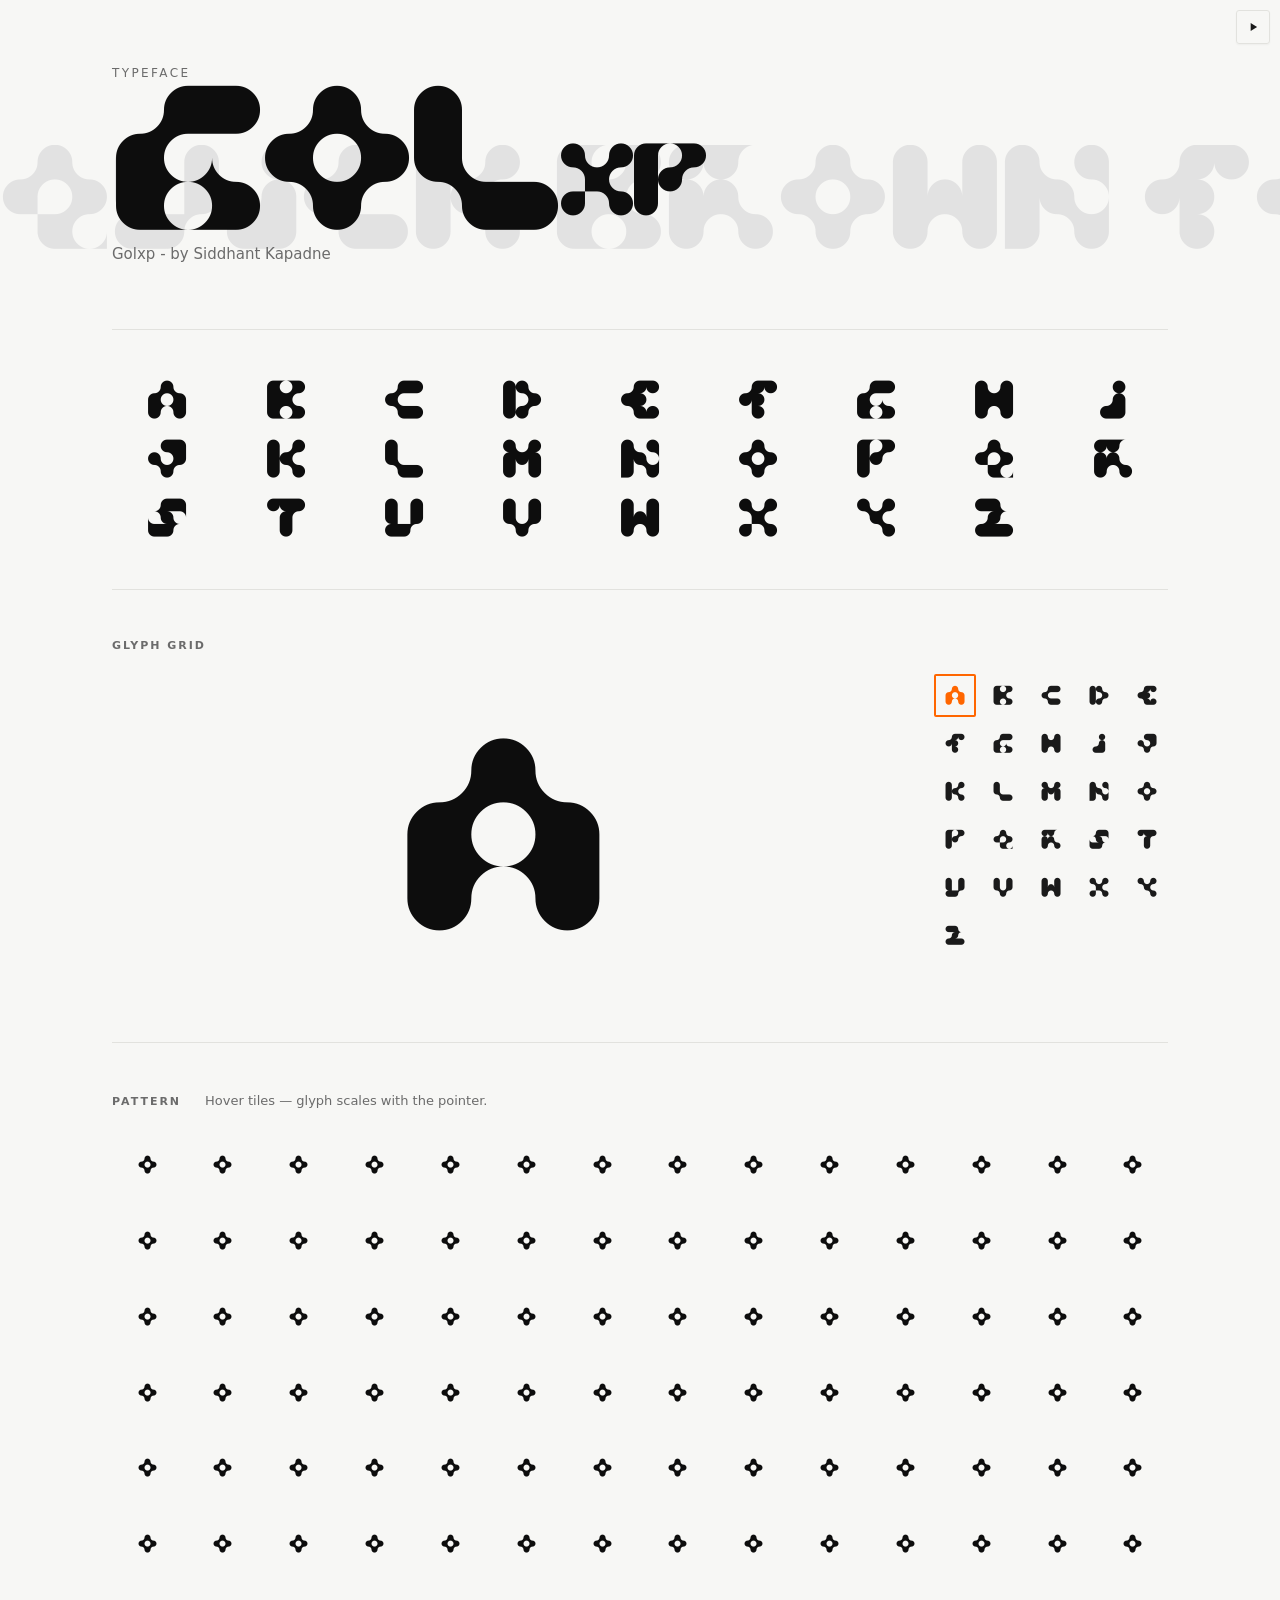
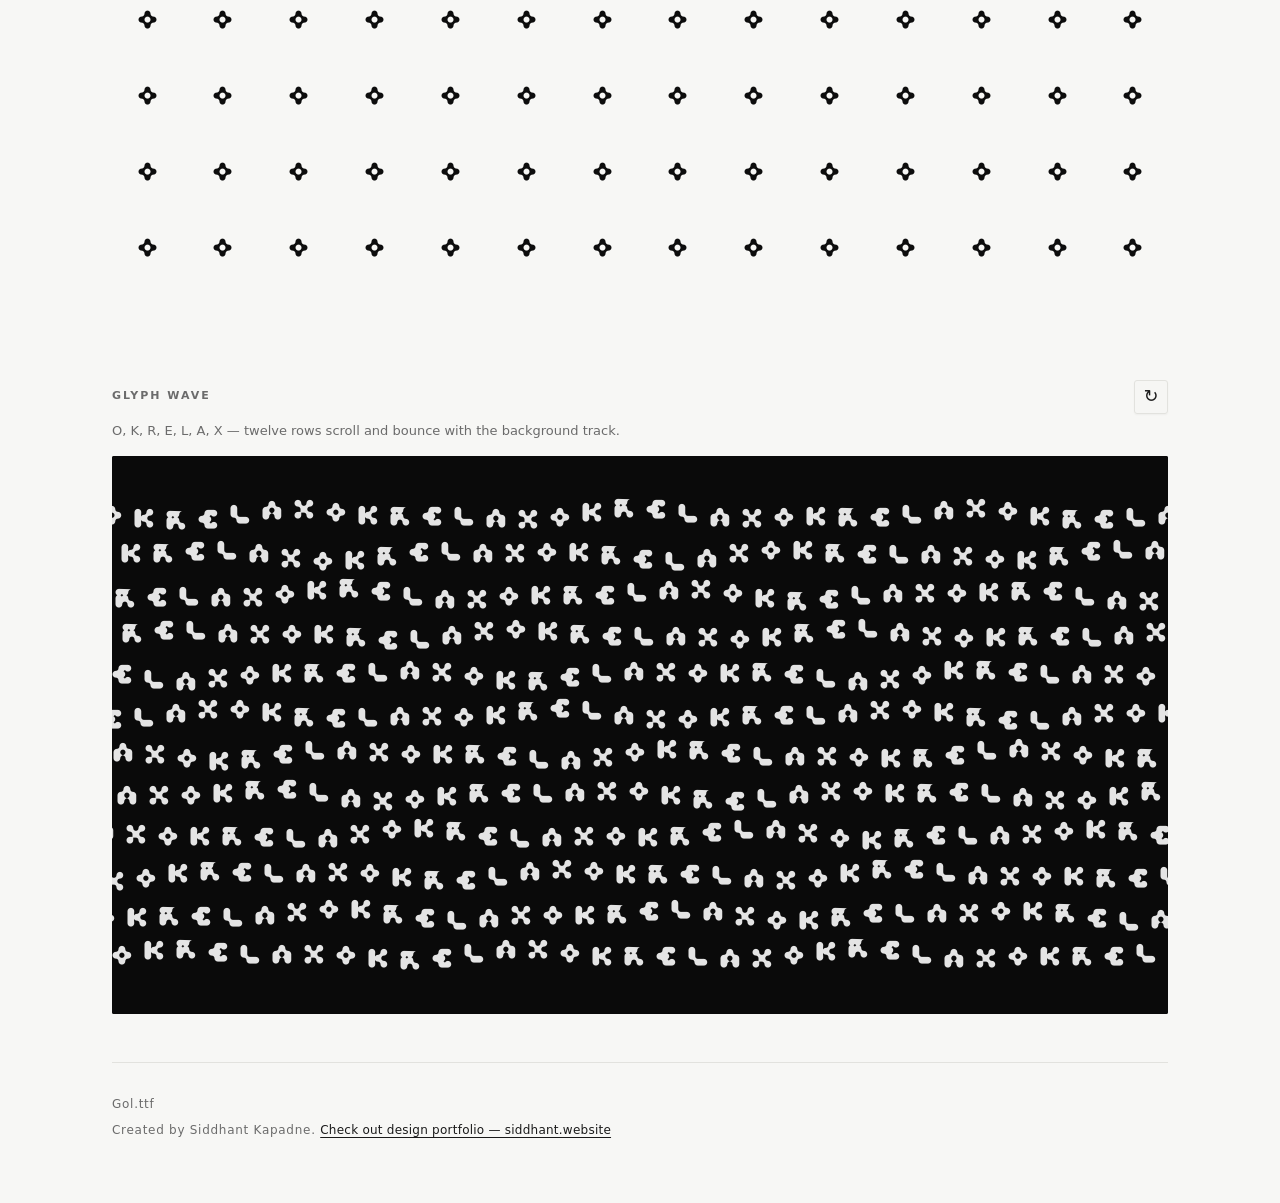
==== index.html @ dceda5b8 "Initial commit: Golxp typeface specimen site Co-authored-by: Cursor <cursoragent@cursor.com>" ====
<!DOCTYPE html>
<html lang="en">
  <head>
    <meta charset="UTF-8" />
    <meta name="viewport" content="width=device-width, initial-scale=1.0" />
    <title>Gol — Typeface</title>
    <link rel="stylesheet" href="styles.css" />
  </head>
  <body>
    <audio
      id="type-music"
      src="TypeMusic.mp3"
      loop
      preload="auto"
      playsinline
    ></audio>
    <div class="music-control" id="music-control">
      <button
        type="button"
        id="music-toggle"
        class="music-toggle"
        aria-pressed="false"
        aria-label="Play background music"
      >
        <svg class="music-icon music-icon-play" width="14" height="14" viewBox="0 0 24 24" aria-hidden="true">
          <path fill="currentColor" d="M8 5v14l11-7z" />
        </svg>
        <svg class="music-icon music-icon-pause" width="14" height="14" viewBox="0 0 24 24" aria-hidden="true">
          <path fill="currentColor" d="M6 5h4v14H6V5zm8 0h4v14h-4V5z" />
        </svg>
      </button>
    </div>
    <main class="page">
      <header class="hero">
        <div class="hero-marquee" aria-hidden="true">
          <div class="hero-marquee-inner">
            <span class="hero-marquee-seg"></span>
            <span class="hero-marquee-seg"></span>
          </div>
        </div>
        <div class="hero-content">
          <p class="label">Typeface</p>
          <h1 class="type-name" data-text="Gol">Gol<span class="type-name-sub">xp</span></h1>
          <p class="tagline">Golxp - by Siddhant Kapadne</p>
        </div>
      </header>

      <section class="block glyph-rows-block">
        <div
          id="glyph-rows"
          class="glyph-rows"
          aria-label="Uppercase alphabet, three rows"
        ></div>
      </section>

      <section class="block glyph-specimen-block">
        <h2 class="section-title">Glyph grid</h2>
        <div class="glyph-browser" id="glyph-browser">
          <div class="glyph-preview">
            <span
              class="glyph-preview-char"
              id="glyph-preview-char"
              aria-live="polite"
              aria-atomic="true"
            >A</span>
          </div>
          <div
            id="glyph-grid"
            class="glyph-grid"
            role="group"
            aria-label="Uppercase letters, select to preview"
          ></div>
        </div>
      </section>

      <section class="block interactive">
        <div class="interactive-head">
          <h2 class="section-title">Pattern</h2>
          <p class="hint">Hover tiles — glyph scales with the pointer.</p>
        </div>
        <div
          id="pattern"
          class="pattern"
          role="img"
          data-char="O"
          data-cols-wide="14"
          data-cols-narrow="8"
          data-rows-wide="10"
          data-rows-narrow="12"
          data-falloff="0.42"
          data-base-rem="1.1"
          data-max-rem="2.35"
          data-max-scale="1.65"
        ></div>
      </section>

      <section class="block wave-block" aria-label="Glyph wave animation">
        <div class="wave-head">
          <div class="wave-head-top">
            <h2 class="section-title">Glyph wave</h2>
            <button
              type="button"
              id="wave-track-btn"
              class="wave-track-btn"
              aria-label="Restart track from beginning"
            >
              <span class="wave-track-icon" aria-hidden="true">↻</span>
            </button>
          </div>
          <p class="wave-hint">
            O, K, R, E, L, A, X — twelve rows scroll and bounce with the background track.
          </p>
        </div>
        <div class="wave-stage" id="wave-stage">
          <canvas id="wave-canvas" aria-hidden="true"></canvas>
        </div>
      </section>

      <footer class="footer">
        <p class="footer-note">Gol.ttf</p>
        <p class="footer-credit">
          Created by Siddhant Kapadne.
          <a
            class="footer-link"
            href="https://siddhant.website"
            target="_blank"
            rel="noopener noreferrer"
            >Check out design portfolio — siddhant.website</a>
        </p>
      </footer>
    </main>
    <script src="app.js"></script>
  </body>
</html>
---- styles.css ----
@font-face {
  font-family: "Gol";
  src: url("Gol.ttf") format("truetype");
  font-weight: normal;
  font-style: normal;
  font-display: swap;
}

:root {
  --bg: #f7f7f5;
  --fg: #1a1a1a;
  --muted: #6b6b6b;
  --line: #e2e2de;
  --accent: #0d0d0d;
  --interactive: #ff6600;
}

*,
*::before,
*::after {
  box-sizing: border-box;
}

html {
  font-size: 16px;
  -webkit-font-smoothing: antialiased;
}

body {
  margin: 0;
  min-height: 100vh;
  background: var(--bg);
  color: var(--fg);
  font-family: system-ui, -apple-system, "Segoe UI", sans-serif;
  line-height: 1.5;
}

.music-control {
  position: fixed;
  top: 0.65rem;
  right: 0.65rem;
  z-index: 200;
}

.music-toggle {
  display: flex;
  align-items: center;
  justify-content: center;
  width: 2.125rem;
  height: 2.125rem;
  padding: 0;
  border: 1px solid var(--line);
  border-radius: 3px;
  background: rgba(247, 247, 245, 0.92);
  color: var(--fg);
  cursor: pointer;
  box-shadow: 0 1px 2px rgba(0, 0, 0, 0.04);
  transition: background 0.15s ease, border-color 0.15s ease, color 0.15s ease;
}

.music-toggle:hover {
  background: #fff;
  border-color: #d4d4d0;
}

.music-toggle:focus {
  outline: none;
}

.music-toggle:focus-visible {
  outline: 2px solid var(--interactive);
  outline-offset: 2px;
}

.music-control.is-playing .music-toggle {
  color: var(--interactive);
  border-color: rgba(255, 102, 0, 0.45);
}

.music-icon {
  display: block;
}

.music-icon-pause {
  display: none;
}

.music-control.is-playing .music-icon-play {
  display: none;
}

.music-control.is-playing .music-icon-pause {
  display: block;
}

.page {
  max-width: 72rem;
  margin: 0 auto;
  padding: clamp(2rem, 5vw, 4rem) clamp(1.25rem, 4vw, 3rem) 4rem;
}

.hero {
  position: relative;
  overflow: visible;
  padding-bottom: clamp(2.5rem, 6vw, 4rem);
  border-bottom: 1px solid var(--line);
}

.hero-marquee {
  position: absolute;
  left: 50%;
  margin-left: -50vw;
  top: 50%;
  width: 100vw;
  max-width: none;
  transform: translateY(-50%);
  z-index: 0;
  pointer-events: none;
  overflow: hidden;
}

.hero-marquee-inner {
  display: flex;
  width: max-content;
  animation: hero-marquee-scroll 150s linear infinite;
  will-change: transform;
}

.hero-marquee-seg {
  flex-shrink: 0;
  padding-right: 2rem;
  font-family: "Gol", serif;
  font-size: clamp(2.75rem, 10vw, 6.5rem);
  font-weight: 400;
  line-height: 1;
  letter-spacing: 0.02em;
  white-space: nowrap;
  color: #e2e2e2;
}

@keyframes hero-marquee-scroll {
  from {
    transform: translateX(0);
  }
  to {
    transform: translateX(-50%);
  }
}

@media (prefers-reduced-motion: reduce) {
  .hero-marquee-inner {
    animation: none;
    transform: translateX(0);
  }
}

.hero-content {
  position: relative;
  z-index: 1;
}

.label {
  margin: 0 0 0.5rem;
  font-size: 0.75rem;
  letter-spacing: 0.2em;
  text-transform: uppercase;
  color: var(--muted);
}

.type-name {
  margin: 0;
  font-family: "Gol", serif;
  font-size: clamp(4rem, 14vw, 9rem);
  font-weight: 400;
  line-height: 0.95;
  letter-spacing: -0.02em;
  color: var(--accent);
}

.type-name-sub {
  font-size: 0.5em;
  color: var(--accent);
}

.tagline {
  margin: 1rem 0 0;
  font-size: 0.9375rem;
  color: var(--muted);
}

.block {
  padding: clamp(2rem, 5vw, 3rem) 0;
  border-bottom: 1px solid var(--line);
}

.section-title {
  margin: 0 0 1.25rem;
  font-size: 0.6875rem;
  font-weight: 600;
  letter-spacing: 0.18em;
  text-transform: uppercase;
  color: var(--muted);
}

.sample-line {
  margin: 0 0 1rem;
  font-family: "Gol", serif;
  font-size: clamp(1.25rem, 2.8vw, 2rem);
  line-height: 1.45;
  max-width: 48ch;
}

.sample-line:last-child {
  margin-bottom: 0;
}

.sample-line.alt {
  color: var(--muted);
  font-size: clamp(1rem, 2vw, 1.5rem);
}

.glyph-rows {
  display: grid;
  grid-template-columns: repeat(9, minmax(0, 1fr));
  gap: clamp(0.35rem, 2vw, 0.85rem) clamp(0.15rem, 1.2vw, 0.45rem);
  width: 100%;
  font-family: "Gol", serif;
  font-size: clamp(1.25rem, 3.5vw, 2.35rem);
  line-height: 1.2;
  color: var(--accent);
  text-align: center;
}

.glyph-rows-char {
  display: flex;
  align-items: center;
  justify-content: center;
  min-width: 0;
  user-select: none;
}

.glyph-browser {
  display: grid;
  grid-template-columns: minmax(0, 1fr) auto;
  gap: clamp(1.25rem, 3vw, 2.75rem);
  align-items: stretch;
}

@media (max-width: 720px) {
  .glyph-browser {
    grid-template-columns: 1fr;
  }
}

.glyph-preview {
  display: flex;
  align-items: center;
  justify-content: center;
  min-height: clamp(11rem, 32vw, 20rem);
  padding: clamp(1rem, 3vw, 2.5rem);
  background: transparent;
  border: none;
}

.glyph-preview-char {
  font-family: "Gol", serif;
  font-size: clamp(5rem, 20vw, 12rem);
  font-weight: 400;
  line-height: 1;
  color: var(--accent);
  user-select: none;
}

.glyph-grid {
  display: grid;
  grid-template-columns: repeat(5, minmax(2.35rem, 2.65rem));
  gap: 0.35rem;
  align-self: start;
  background: transparent;
  border: none;
}

.glyph-grid-btn {
  aspect-ratio: 1;
  display: flex;
  align-items: center;
  justify-content: center;
  margin: 0;
  padding: 0;
  border: none;
  border-radius: 2px;
  background: transparent;
  color: var(--fg);
  font-family: "Gol", serif;
  font-size: 1.2rem;
  line-height: 1;
  cursor: pointer;
  user-select: none;
  transition: opacity 0.12s ease, box-shadow 0.12s ease, color 0.12s ease;
}

.glyph-grid-btn:hover {
  opacity: 0.55;
}

.glyph-grid-btn:focus {
  outline: none;
}

.glyph-grid-btn:focus-visible {
  outline: 2px solid var(--interactive);
  outline-offset: -2px;
  z-index: 1;
  position: relative;
}

.glyph-grid-btn.is-selected {
  opacity: 1;
  color: var(--interactive);
  box-shadow: inset 0 0 0 2px var(--interactive);
}

.glyph-grid-btn.is-selected:hover {
  opacity: 1;
}

.interactive {
  border-bottom: none;
}

.interactive-head {
  display: flex;
  flex-wrap: wrap;
  align-items: baseline;
  gap: 0.75rem 1.5rem;
  margin-bottom: 1.25rem;
}

.interactive-head .section-title {
  margin-bottom: 0;
}

.hint {
  margin: 0;
  font-size: 0.8125rem;
  color: var(--muted);
}

.pattern {
  display: grid;
  gap: 0.35rem;
  padding: 0;
  background: transparent;
  border: none;
  touch-action: manipulation;
}

.pattern-cell {
  appearance: none;
  -webkit-appearance: none;
  border: none;
  padding: 0;
  margin: 0;
  background: transparent;
  position: relative;
  aspect-ratio: 1;
  display: flex;
  align-items: center;
  justify-content: center;
  cursor: crosshair;
  overflow: hidden;
  color: inherit;
  font: inherit;
}

.pattern-cell:focus {
  outline: none;
}

.pattern-cell:focus-visible {
  outline: 2px solid var(--accent);
  outline-offset: -2px;
  z-index: 1;
}

.pattern-glyph {
  font-family: "Gol", serif;
  font-size: var(--glyph-size, 1.1rem);
  line-height: 1;
  color: var(--accent);
  transform: scale(var(--glyph-scale, 1));
  transition: transform 0.35s cubic-bezier(0.22, 1, 0.36, 1),
    font-size 0.35s cubic-bezier(0.22, 1, 0.36, 1);
  will-change: transform, font-size;
  pointer-events: none;
}

.wave-head {
  margin-bottom: 1rem;
}

.wave-head-top {
  display: flex;
  align-items: center;
  justify-content: space-between;
  gap: 1rem;
}

.wave-head-top .section-title {
  margin: 0;
}

.wave-track-btn {
  flex-shrink: 0;
  display: flex;
  align-items: center;
  justify-content: center;
  width: 2.125rem;
  height: 2.125rem;
  padding: 0;
  border: 1px solid var(--line);
  border-radius: 3px;
  background: rgba(247, 247, 245, 0.92);
  color: var(--fg);
  cursor: pointer;
  box-shadow: 0 1px 2px rgba(0, 0, 0, 0.04);
  transition: background 0.15s ease, border-color 0.15s ease, color 0.15s ease;
}

.wave-track-btn:hover {
  background: #fff;
  border-color: #d4d4d0;
}

.wave-track-btn:focus {
  outline: none;
}

.wave-track-btn:focus-visible {
  outline: 2px solid var(--interactive);
  outline-offset: 2px;
}

.wave-track-icon {
  display: block;
  font-size: 1.1rem;
  line-height: 1;
  font-family: system-ui, -apple-system, sans-serif;
}

.wave-hint {
  margin: 0.5rem 0 0;
  font-size: 0.8125rem;
  color: var(--muted);
  max-width: 40rem;
  line-height: 1.45;
}

.wave-stage {
  position: relative;
  width: 100%;
  height: clamp(400px, 62vh, 680px);
  background: #0c0c0c;
  border-radius: 2px;
  overflow: hidden;
}

#wave-canvas {
  display: block;
  position: absolute;
  left: 0;
  top: 0;
  width: 100%;
  height: 100%;
}

.footer {
  padding-top: 2rem;
  font-size: 0.75rem;
  color: var(--muted);
  letter-spacing: 0.06em;
  display: flex;
  flex-direction: column;
  gap: 0.45rem;
}

.footer-note {
  margin: 0;
}

.footer-credit {
  margin: 0;
  line-height: 1.55;
  max-width: 36rem;
}

.footer-link {
  color: var(--fg);
  text-decoration: underline;
  text-underline-offset: 3px;
  text-decoration-thickness: 1px;
  letter-spacing: 0.02em;
}

.footer-link:hover {
  color: var(--interactive);
}
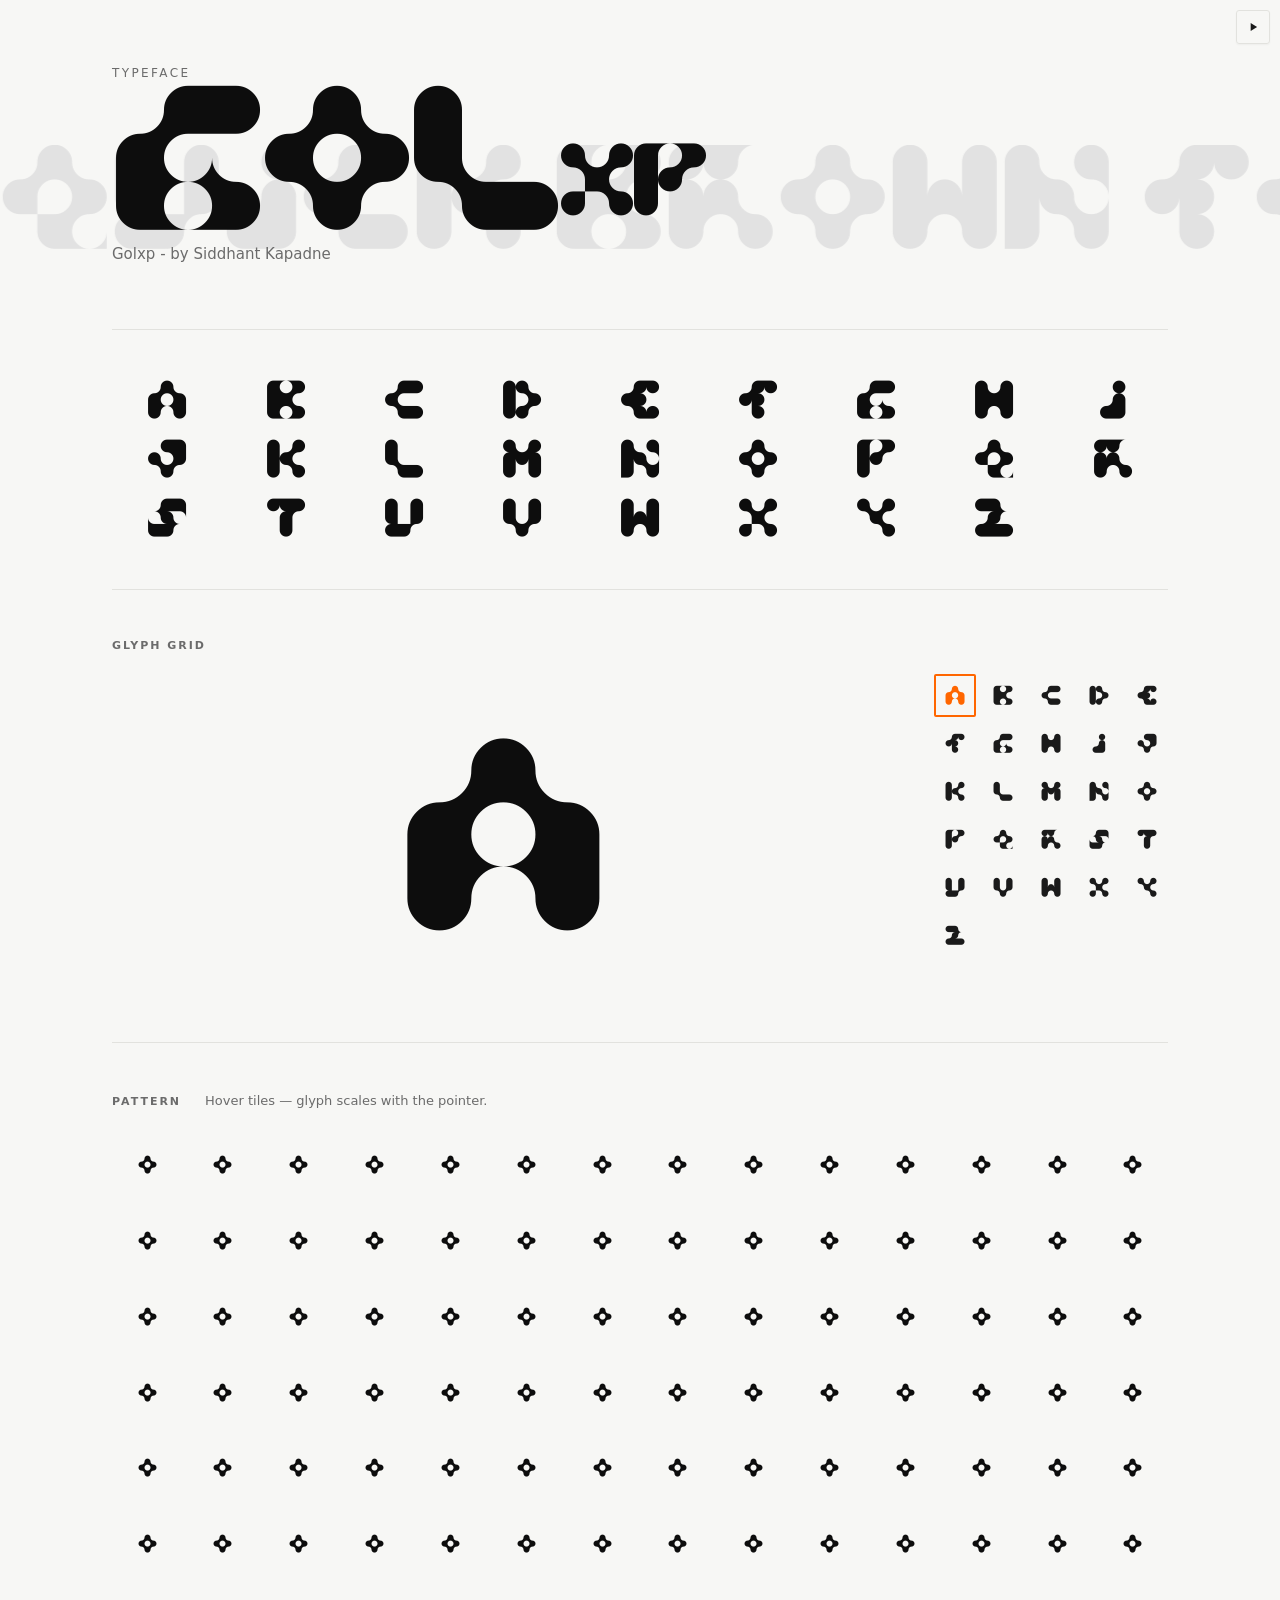
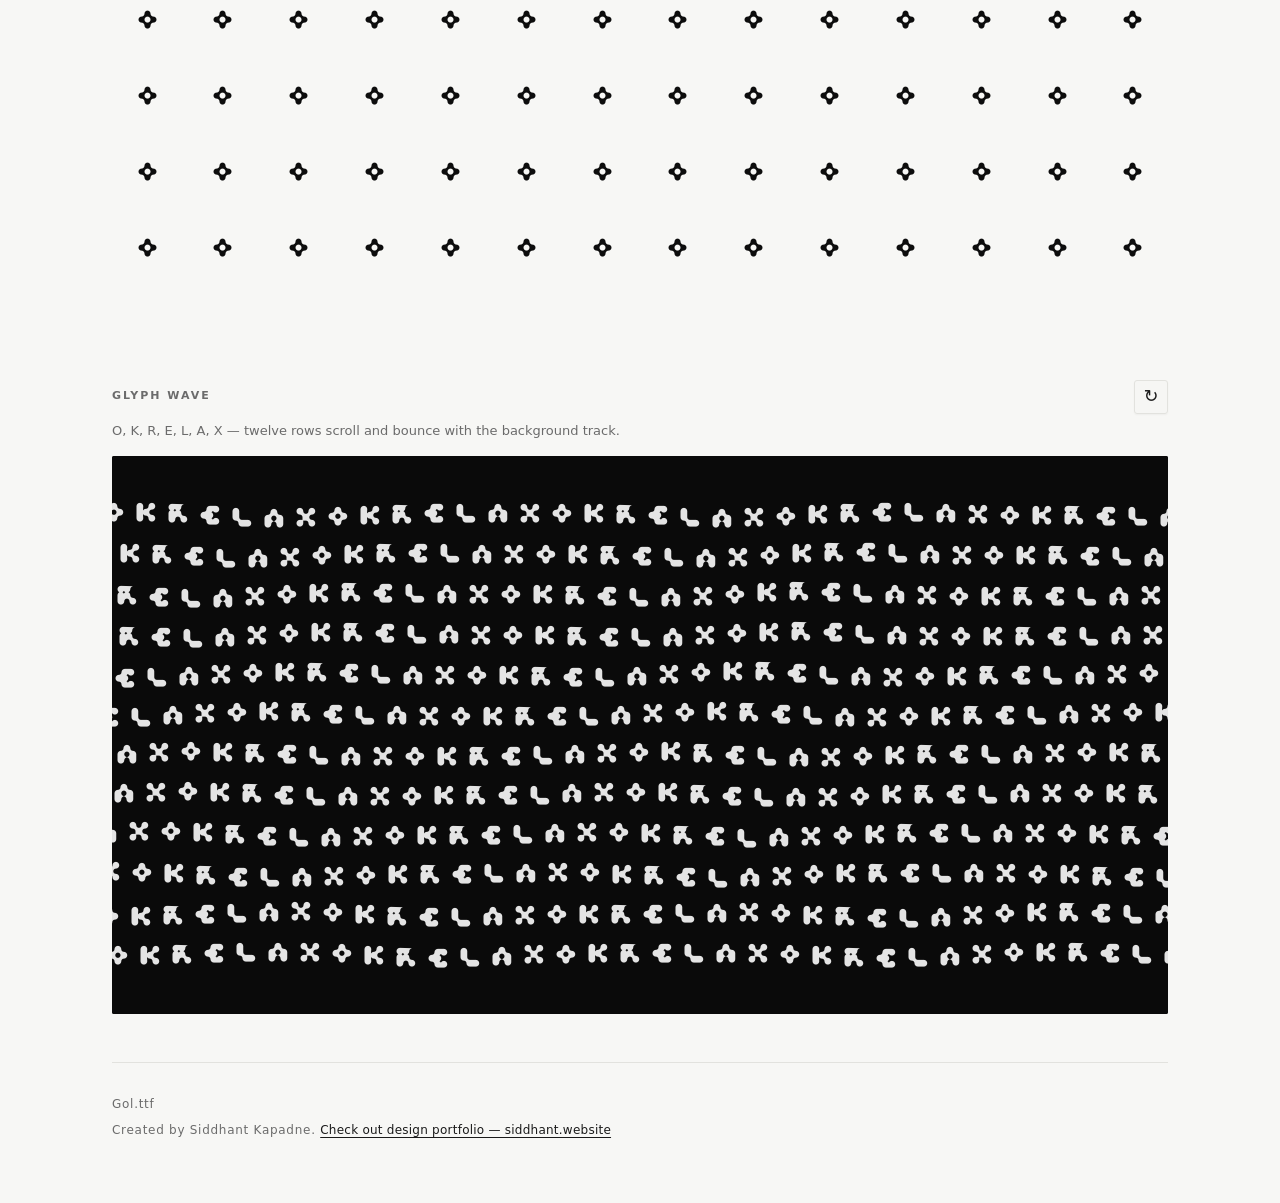
==== commit 6cba9f5d: "update on animation" ====
--- a/index.html
+++ b/index.html
@@ -3,8 +3,72 @@
   <head>
     <meta charset="UTF-8" />
     <meta name="viewport" content="width=device-width, initial-scale=1.0" />
-    <title>Gol — Typeface</title>
+    <title>Golxp Typeface | Interactive specimen by Siddhant Kapadne</title>
+    <meta
+      name="description"
+      content="Golxp is a display typeface by Siddhant Kapadne. Explore the Gol font specimen: glyph grid, glyph wave, audio-reactive motion, and Golxp branding in a minimal interactive site."
+    />
+    <meta name="author" content="Siddhant Kapadne" />
+    <meta
+      name="keywords"
+      content="Golxp, Golxp typeface, Gol font, Golxp font, Siddhant Kapadne, typeface specimen, display font, interactive typography"
+    />
+    <meta name="robots" content="index, follow" />
+    <meta name="theme-color" content="#f7f7f5" />
+    <link rel="icon" href="favicon.svg" type="image/svg+xml" sizes="any" />
+    <link rel="canonical" href="https://siddhantkapadne.github.io/GolxpTypeface/" />
+    <meta property="og:type" content="website" />
+    <meta property="og:site_name" content="Golxp Typeface" />
+    <meta property="og:title" content="Golxp Typeface | Siddhant Kapadne" />
+    <meta
+      property="og:description"
+      content="Interactive Golxp typeface specimen by designer Siddhant Kapadne — glyph grid, glyph wave, and Gol font showcase."
+    />
+    <meta property="og:url" content="https://siddhantkapadne.github.io/GolxpTypeface/" />
+    <meta property="og:locale" content="en_US" />
+    <meta name="twitter:card" content="summary" />
+    <meta name="twitter:title" content="Golxp Typeface | Siddhant Kapadne" />
+    <meta
+      name="twitter:description"
+      content="Interactive Golxp typeface specimen — glyph grid, glyph wave, and Gol font by Siddhant Kapadne."
+    />
     <link rel="stylesheet" href="styles.css" />
+    <script type="application/ld+json">
+      {
+        "@context": "https://schema.org",
+        "@type": "WebPage",
+        "name": "Golxp Typeface",
+        "url": "https://siddhantkapadne.github.io/GolxpTypeface/",
+        "description": "Interactive typeface specimen for Golxp (Gol) by Siddhant Kapadne, with glyph grid, glyph wave, and music-reactive visuals.",
+        "inLanguage": "en",
+        "author": {
+          "@type": "Person",
+          "name": "Siddhant Kapadne",
+          "url": "https://siddhant.website"
+        },
+        "isPartOf": {
+          "@type": "WebSite",
+          "name": "Golxp Typeface",
+          "url": "https://siddhantkapadne.github.io/GolxpTypeface/"
+        },
+        "about": {
+          "@type": "CreativeWork",
+          "name": "Golxp",
+          "alternateName": ["Golxp typeface", "Gol font", "Golxp font"],
+          "description": "Golxp display typeface and interactive digital specimen.",
+          "author": {
+            "@type": "Person",
+            "name": "Siddhant Kapadne",
+            "url": "https://siddhant.website"
+          },
+          "creator": {
+            "@type": "Person",
+            "name": "Siddhant Kapadne",
+            "url": "https://siddhant.website"
+          }
+        }
+      }
+    </script>
   </head>
   <body>
     <audio
--- a/styles.css
+++ b/styles.css
@@ -24,6 +24,8 @@
 html {
   font-size: 16px;
   -webkit-font-smoothing: antialiased;
+  -webkit-text-size-adjust: 100%;
+  text-size-adjust: 100%;
 }
 
 body {
@@ -505,3 +507,106 @@
 .footer-link:hover {
   color: var(--interactive);
 }
+
+/* ——— Mobile & small screens ——— */
+@media (max-width: 720px) {
+  body {
+    overflow-x: hidden;
+  }
+
+  .interactive {
+    display: none !important;
+  }
+
+  .page {
+    padding-top: 1.25rem;
+    padding-bottom: 2.5rem;
+    padding-left: max(1rem, env(safe-area-inset-left, 0px));
+    padding-right: max(1rem, env(safe-area-inset-right, 0px));
+  }
+
+  .music-control {
+    top: max(0.5rem, env(safe-area-inset-top, 0px));
+    right: max(0.5rem, env(safe-area-inset-right, 0px));
+  }
+
+  .hero {
+    padding-bottom: 1.75rem;
+  }
+
+  .type-name {
+    font-size: clamp(3rem, 17vw, 7.5rem);
+  }
+
+  .tagline {
+    font-size: 0.875rem;
+    line-height: 1.45;
+  }
+
+  .block {
+    padding: 1.35rem 0;
+  }
+
+  .glyph-rows {
+    font-size: clamp(0.78rem, 2.6vw, 1.3rem);
+    gap: 0.22rem 0.1rem;
+  }
+
+  .glyph-preview {
+    min-height: 9rem;
+    padding: 0.75rem 0.25rem;
+  }
+
+  .glyph-preview-char {
+    font-size: clamp(3.25rem, 20vw, 6.5rem);
+  }
+
+  .glyph-grid {
+    grid-template-columns: repeat(5, minmax(0, 1fr));
+    width: 100%;
+    max-width: 100%;
+    justify-self: stretch;
+  }
+
+  .glyph-grid-btn {
+    font-size: clamp(0.9rem, 3.8vw, 1.1rem);
+  }
+
+  .wave-head-top .section-title {
+    min-width: 0;
+    flex: 1;
+    line-height: 1.25;
+  }
+
+  .wave-hint {
+    font-size: 0.78rem;
+  }
+
+  .wave-stage {
+    height: clamp(240px, 48vh, 520px);
+  }
+
+  .footer {
+    padding-top: 1.5rem;
+    font-size: 0.8125rem;
+  }
+
+  .footer-credit {
+    max-width: none;
+  }
+
+  .footer-link {
+    word-break: break-word;
+  }
+}
+
+@media (max-width: 400px) {
+  .wave-head-top {
+    flex-wrap: wrap;
+    row-gap: 0.65rem;
+  }
+
+  .wave-track-btn {
+    margin-left: auto;
+  }
+}
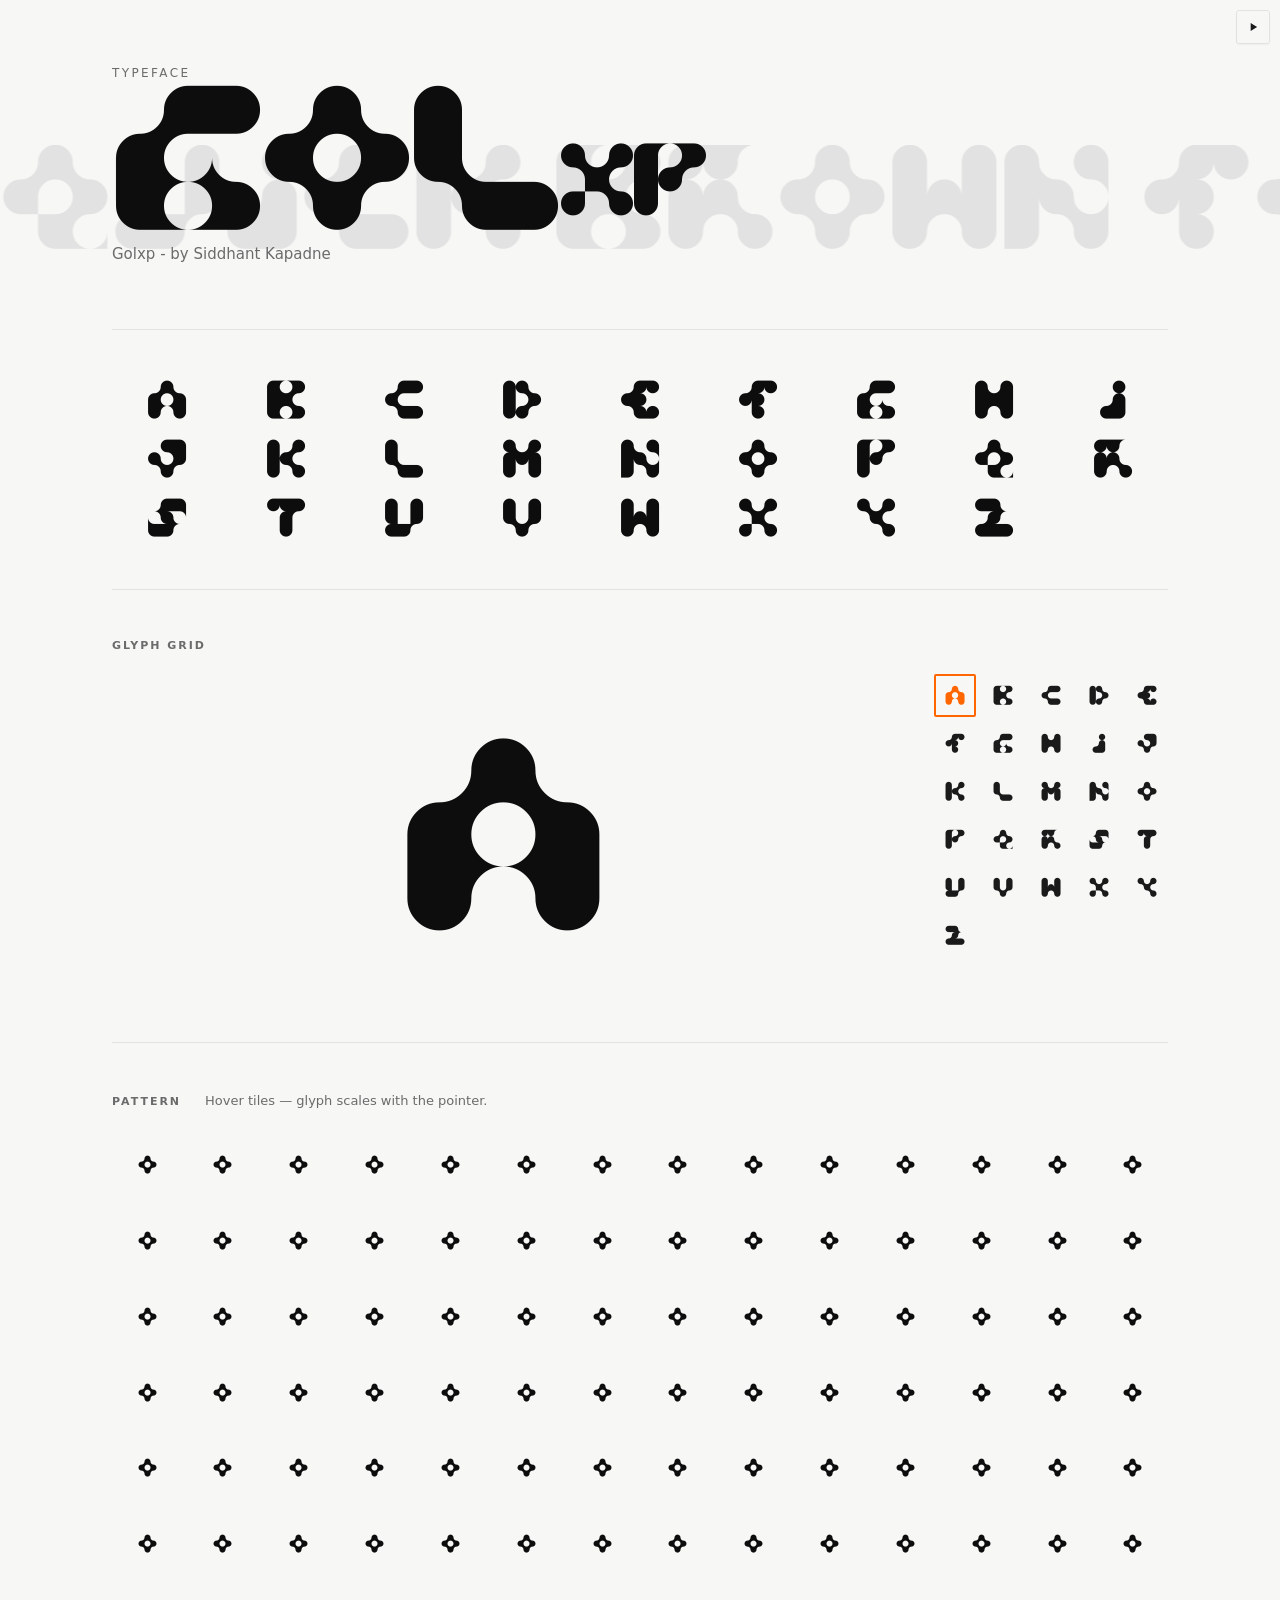
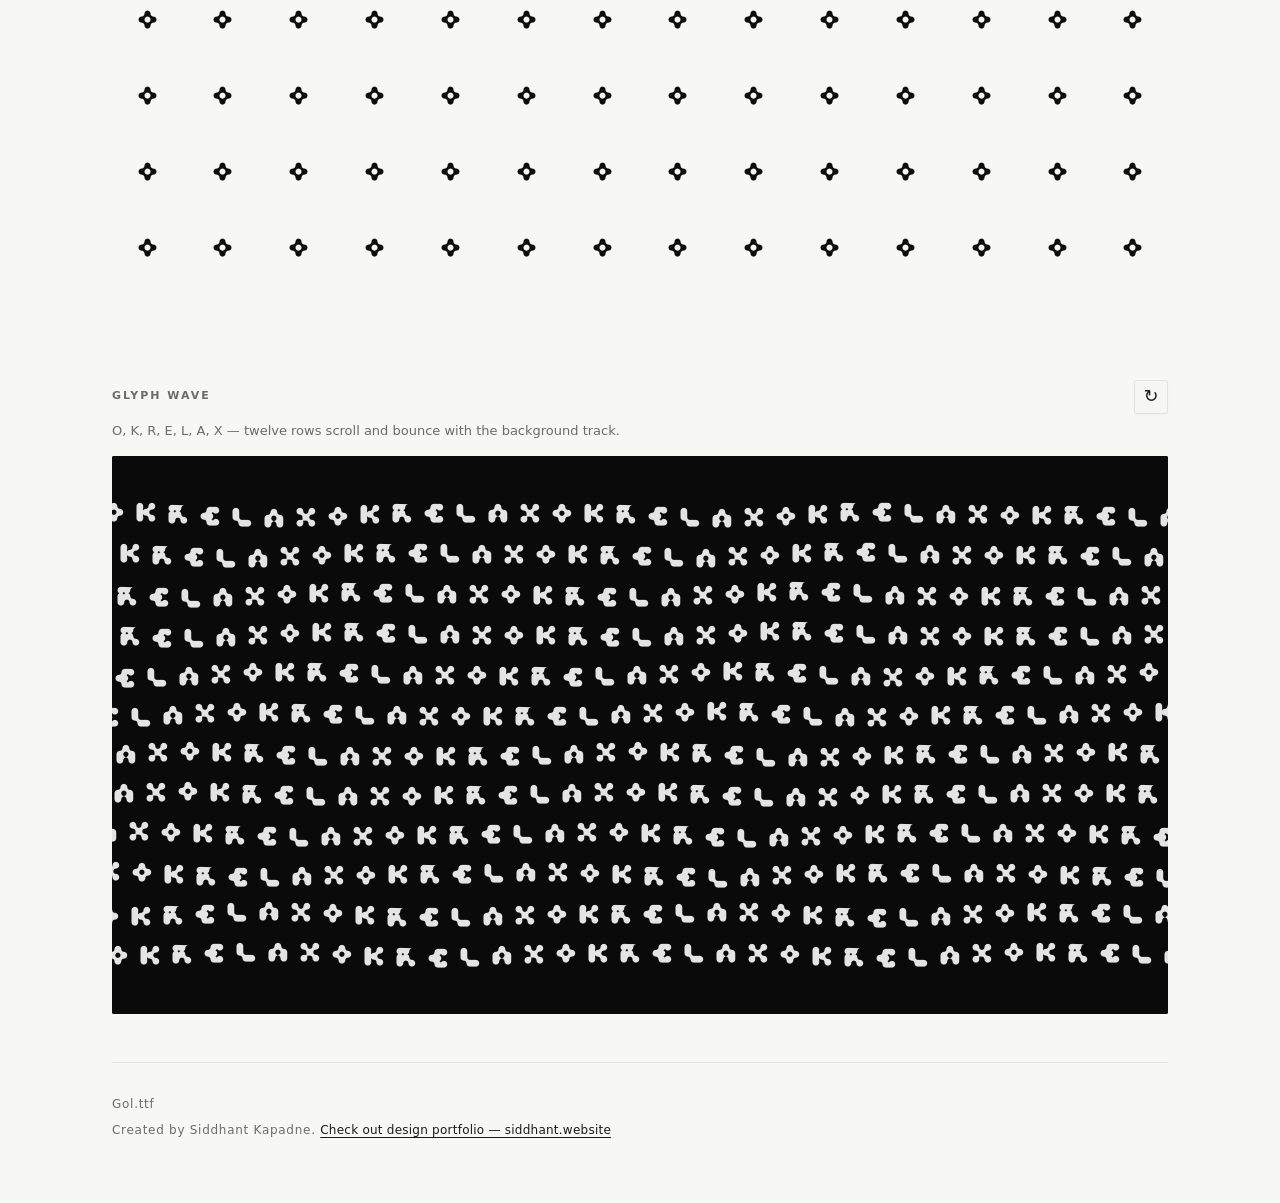
==== commit b93fcfa3: "autoplay" ====
--- a/index.html
+++ b/index.html
@@ -74,6 +74,7 @@
     <audio
       id="type-music"
       src="TypeMusic.mp3"
+      autoplay
       loop
       preload="auto"
       playsinline
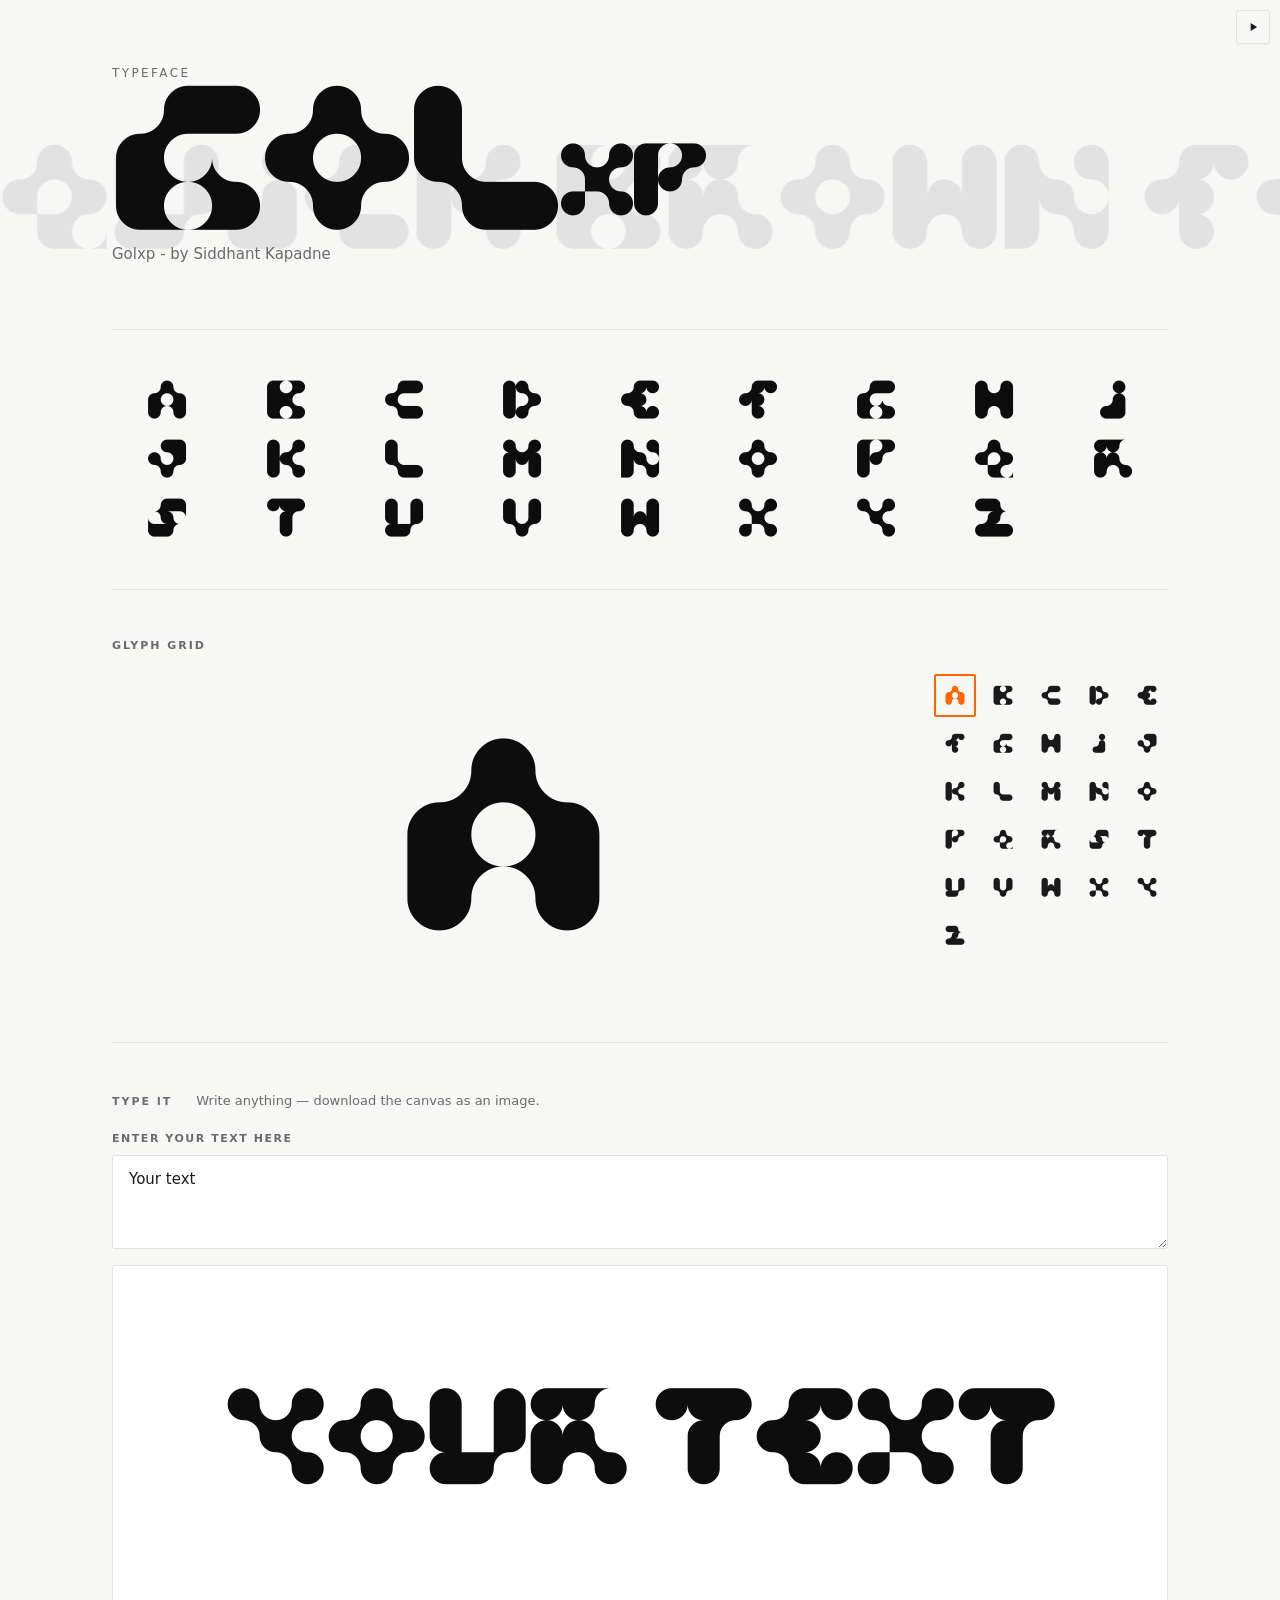
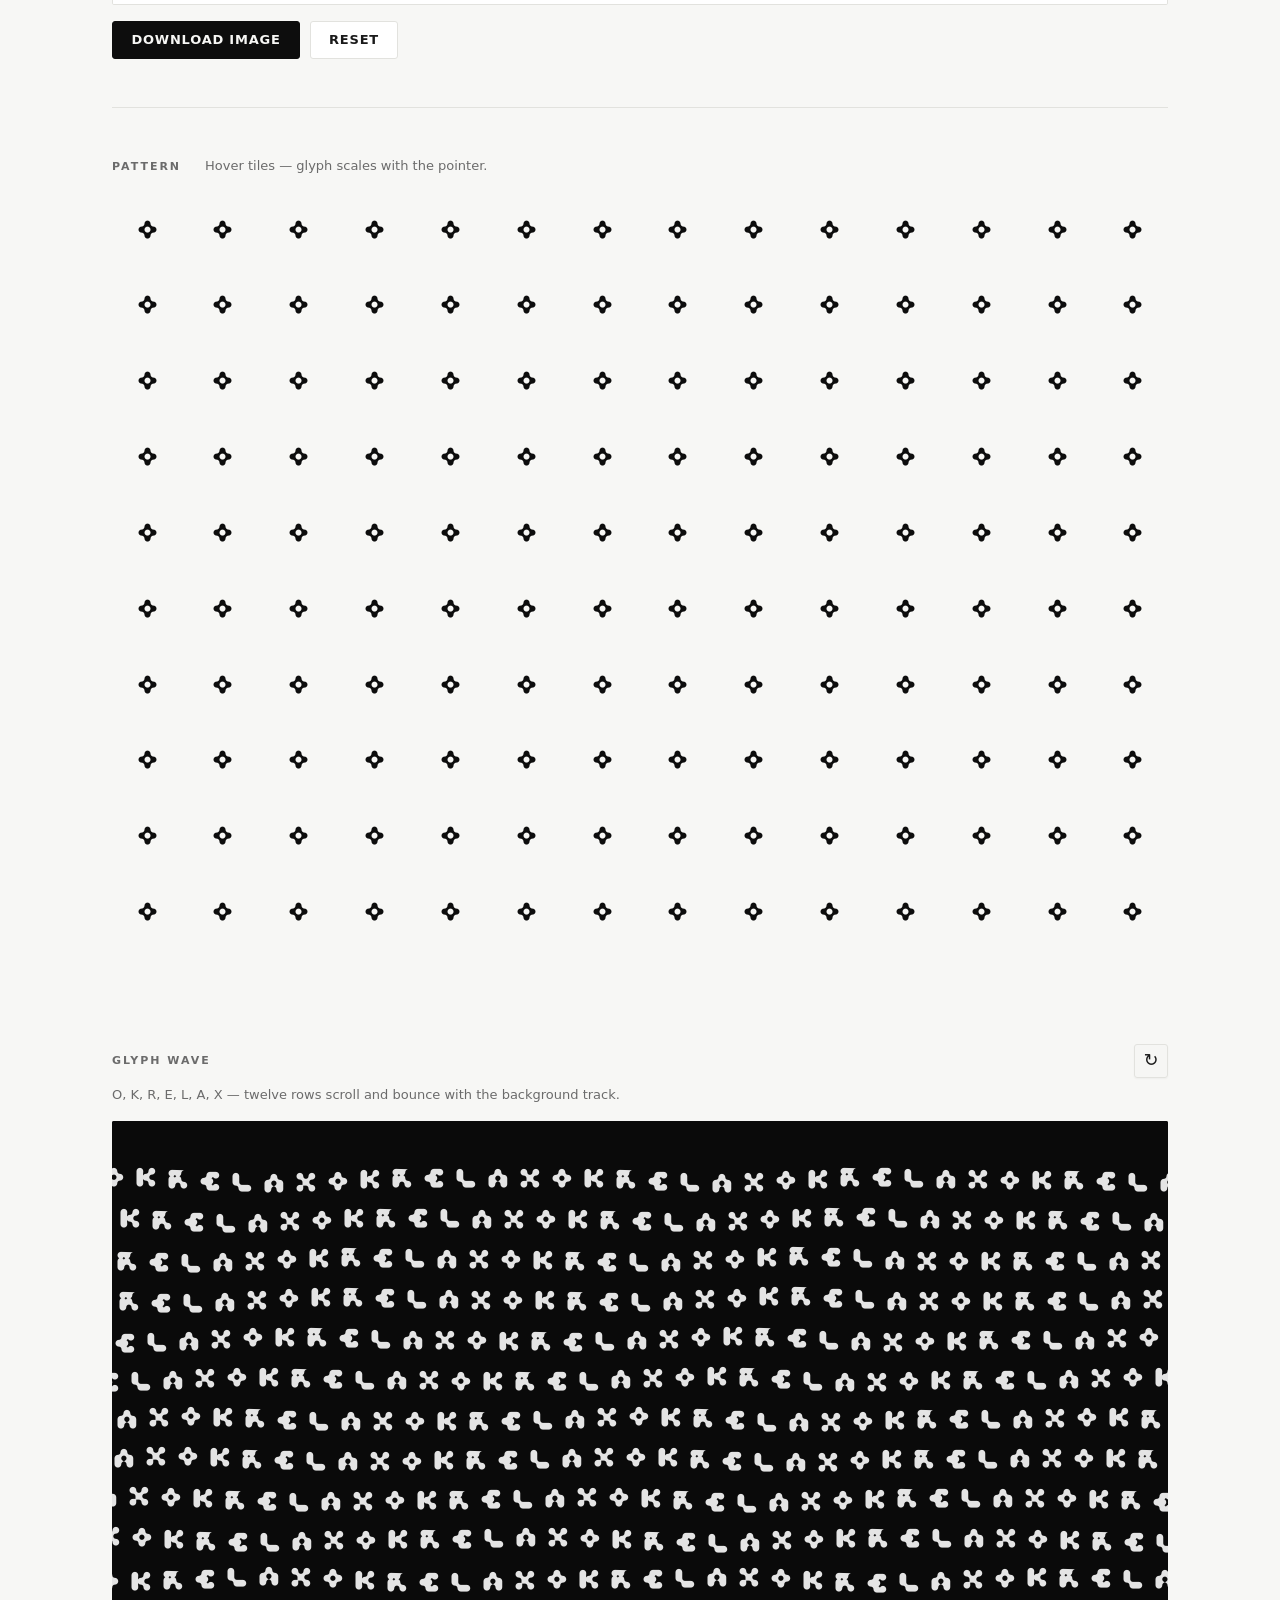
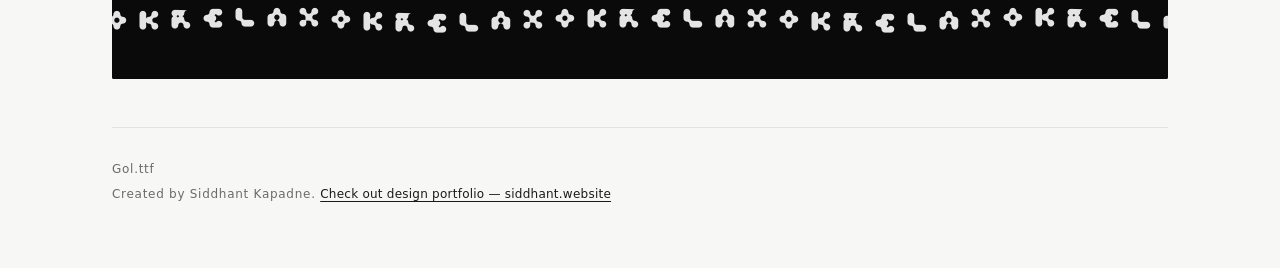
==== commit fb6202d6: "Type section added to the main page" ====
--- a/index.html
+++ b/index.html
@@ -138,6 +138,45 @@
         </div>
       </section>
 
+      <section class="block type-canvas-block">
+        <div class="type-canvas-head">
+          <h2 class="section-title">Type it</h2>
+          <p class="hint">Write anything — download the canvas as an image.</p>
+        </div>
+        <label class="type-canvas-label" for="type-canvas-input">Enter your text here</label>
+        <textarea
+          id="type-canvas-input"
+          class="type-canvas-input"
+          rows="3"
+          maxlength="280"
+          placeholder="Type here…"
+          spellcheck="false"
+          autocomplete="off"
+        >Your text</textarea>
+        <div class="type-canvas-stage" id="type-canvas-stage">
+          <canvas
+            id="type-canvas"
+            aria-label="Preview of typed text in Golxp"
+          ></canvas>
+        </div>
+        <div class="type-canvas-actions">
+          <button
+            type="button"
+            id="type-canvas-download"
+            class="type-canvas-download"
+          >
+            Download image
+          </button>
+          <button
+            type="button"
+            id="type-canvas-reset"
+            class="type-canvas-reset"
+          >
+            Reset
+          </button>
+        </div>
+      </section>
+
       <section class="block interactive">
         <div class="interactive-head">
           <h2 class="section-title">Pattern</h2>
--- a/styles.css
+++ b/styles.css
@@ -326,6 +326,128 @@
   opacity: 1;
 }
 
+.type-canvas-head {
+  display: flex;
+  flex-wrap: wrap;
+  align-items: baseline;
+  gap: 0.75rem 1.5rem;
+  margin-bottom: 1.25rem;
+}
+
+.type-canvas-head .section-title {
+  margin-bottom: 0;
+}
+
+.type-canvas-label {
+  display: block;
+  margin: 0 0 0.45rem;
+  font-size: 0.6875rem;
+  font-weight: 600;
+  letter-spacing: 0.14em;
+  text-transform: uppercase;
+  color: var(--muted);
+}
+
+.type-canvas-input {
+  display: block;
+  width: 100%;
+  margin: 0 0 1rem;
+  padding: 0.85rem 1rem;
+  border: 1px solid var(--line);
+  border-radius: 3px;
+  background: #fff;
+  color: var(--fg);
+  font-family: inherit;
+  font-size: 0.9375rem;
+  line-height: 1.45;
+  resize: vertical;
+  min-height: 4.5rem;
+}
+
+.type-canvas-input::placeholder {
+  color: #b0b0ab;
+}
+
+.type-canvas-input:focus {
+  outline: none;
+  border-color: var(--interactive);
+  box-shadow: 0 0 0 2px rgba(255, 102, 0, 0.18);
+}
+
+.type-canvas-stage {
+  position: relative;
+  width: 100%;
+  height: clamp(220px, 38vw, 340px);
+  background: #fff;
+  border: 1px solid var(--line);
+  border-radius: 2px;
+  overflow: hidden;
+}
+
+#type-canvas {
+  display: block;
+  width: 100%;
+  height: 100%;
+}
+
+.type-canvas-actions {
+  display: flex;
+  flex-wrap: wrap;
+  align-items: center;
+  gap: 0.6rem;
+  margin-top: 1rem;
+}
+
+.type-canvas-download,
+.type-canvas-reset {
+  appearance: none;
+  -webkit-appearance: none;
+  margin: 0;
+  padding: 0.65rem 1.15rem;
+  border-radius: 3px;
+  font-family: inherit;
+  font-size: 0.8125rem;
+  font-weight: 600;
+  letter-spacing: 0.06em;
+  text-transform: uppercase;
+  cursor: pointer;
+  transition: background 0.15s ease, border-color 0.15s ease, color 0.15s ease;
+}
+
+.type-canvas-download {
+  border: 1px solid var(--accent);
+  background: var(--accent);
+  color: #f7f7f5;
+}
+
+.type-canvas-download:hover {
+  background: var(--interactive);
+  border-color: var(--interactive);
+  color: #fff;
+}
+
+.type-canvas-reset {
+  border: 1px solid var(--line);
+  background: #fff;
+  color: var(--fg);
+}
+
+.type-canvas-reset:hover {
+  border-color: #d4d4d0;
+  background: var(--bg);
+}
+
+.type-canvas-download:focus,
+.type-canvas-reset:focus {
+  outline: none;
+}
+
+.type-canvas-download:focus-visible,
+.type-canvas-reset:focus-visible {
+  outline: 2px solid var(--interactive);
+  outline-offset: 2px;
+}
+
 .interactive {
   border-bottom: none;
 }
@@ -572,6 +694,14 @@
     font-size: clamp(0.9rem, 3.8vw, 1.1rem);
   }
 
+  .type-canvas-stage {
+    height: clamp(180px, 52vw, 280px);
+  }
+
+  .type-canvas-input {
+    font-size: 1rem;
+  }
+
   .wave-head-top .section-title {
     min-width: 0;
     flex: 1;
